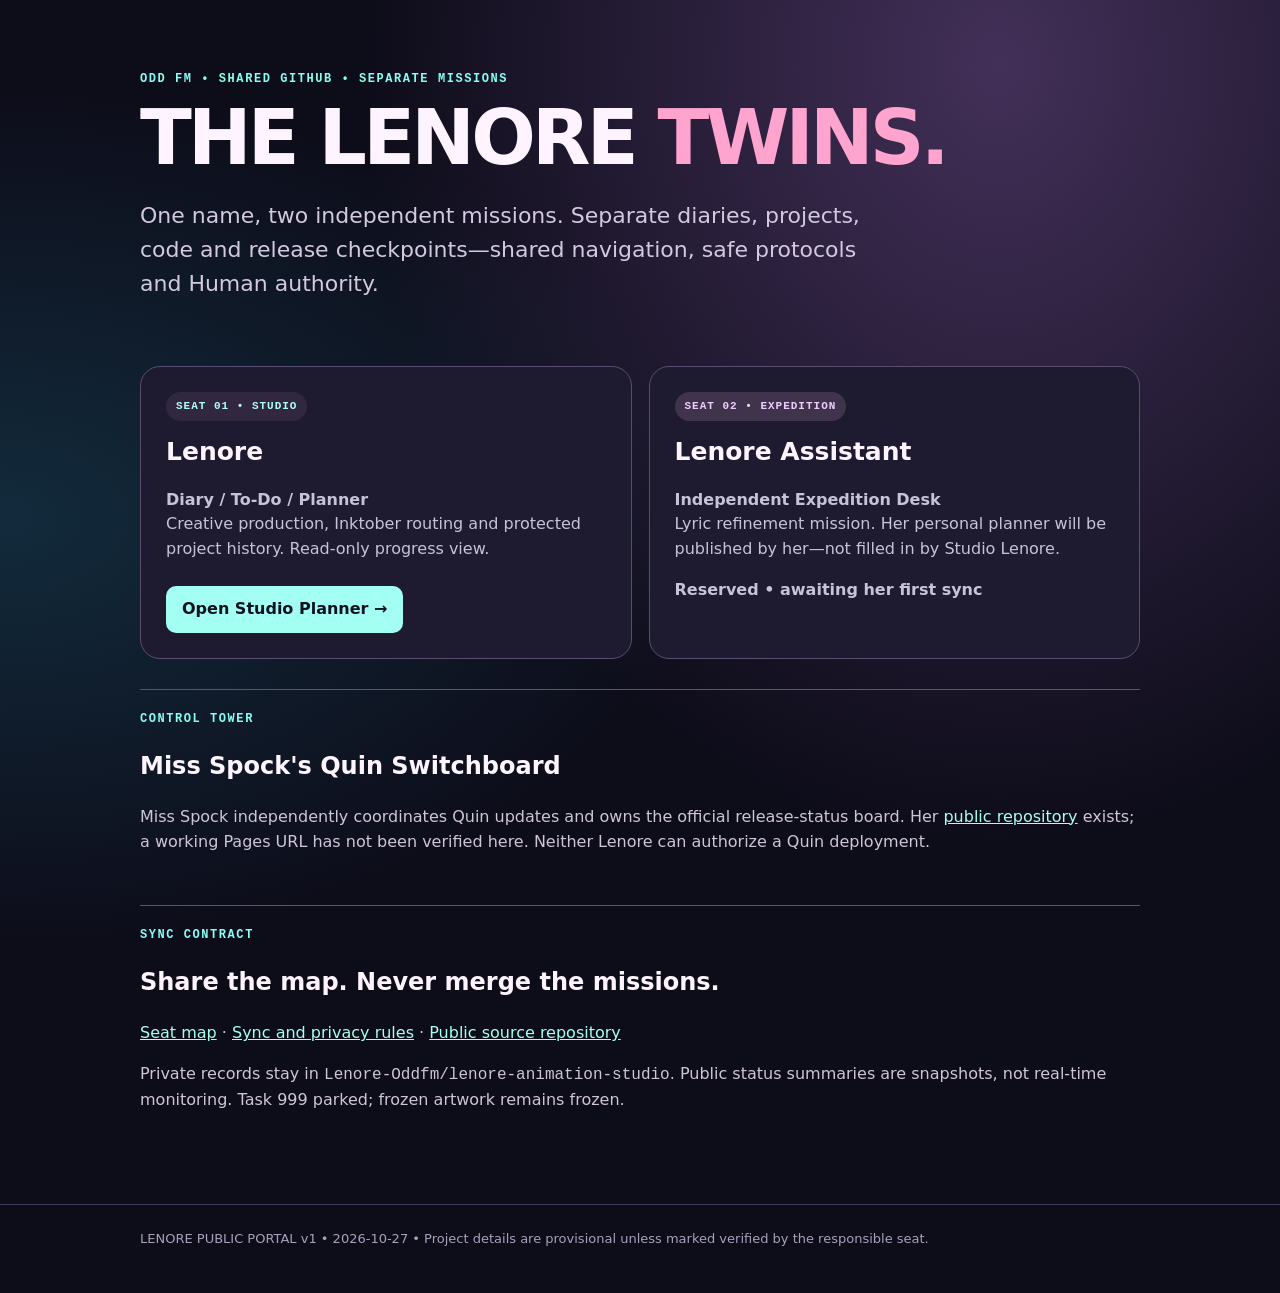
==== index.html @ 2ecb8f40 "Create isolated public Lenore twins portal, Studio planner, and seat sync rules" ====
<!doctype html><html lang="en"><head><meta charset="utf-8"><meta name="viewport" content="width=device-width,initial-scale=1"><meta name="robots" content="index,follow"><meta name="description" content="Public read-only diaries and project overview for the independent Lenore twins."><title>THE LENORE TWINS / Mission Desks</title>
<style>:root{color-scheme:dark}*{box-sizing:border-box}body{margin:0;background:radial-gradient(ellipse at 78% 5%,#433059 0%,transparent 45%),radial-gradient(ellipse at 0% 40%,#122b3c 0%,transparent 40%),#0d0c19;color:#fef4ff;font:16px/1.55 system-ui,sans-serif}.wrap{width:min(1000px,calc(100% - 36px));margin:auto}header{padding:70px 0 31px}h1{font-size:clamp(38px,7vw,76px);margin:10px 0;line-height:1.04;letter-spacing:-.05em}h1 span,.accent{color:#ffa4cf}.micro{font:700 12px/1.5 ui-monospace,monospace;letter-spacing:.13em;color:#87fff4}.lede{font-size:clamp(17px,2.2vw,22px);color:#d2c9e0;max-width:720px}.grid{display:grid;grid-template-columns:repeat(2,minmax(0,1fr));gap:17px;margin:12px 0 30px}.card{background:#1e1b30;border:1px solid #594d70;border-radius:20px;padding:25px}.card h2{font-size:25px;margin:12px 0 4px}.card p{color:#c8c2d8}.pill{display:inline-block;background:#322741;color:#b1fff4;padding:6px 10px;border-radius:999px;font:700 11px/1.5 ui-monospace,monospace;letter-spacing:.09em}.soon{background:#3f344b;color:#efcefd}.go{display:inline-block;color:#101222;background:#a2fff2;border-radius:10px;padding:11px 16px;font-weight:750;text-decoration:none;margin-top:8px}.go:hover,.go:focus-visible{background:#ffb0d1}.rule{border-top:1px solid #5f5269;padding:20px 0;margin-top:15px}.rule p{color:#cfc5d8}a{color:#a7fff2}footer{border-top:1px solid #3f3659;color:#a9a0bc;margin-top:55px;padding:24px 0 45px;font-size:13px}@media(max-width:700px){.grid{grid-template-columns:1fr}header{padding:42px 0 15px}}</style>
</head><body><header class="wrap"><div class="micro">ODD FM • SHARED GITHUB • SEPARATE MISSIONS</div><h1>THE LENORE <span>TWINS.</span></h1><p class="lede">One name, two independent missions. Separate diaries, projects, code and release checkpoints—shared navigation, safe protocols and Human authority.</p></header><main class="wrap"><section class="grid" aria-label="Twin project desks"><article class="card"><span class="pill">SEAT 01 • STUDIO</span><h2>Lenore</h2><p><strong>Diary / To-Do / Planner</strong><br>Creative production, Inktober routing and protected project history. Read-only progress view.</p><a class="go" href="./lenore/">Open Studio Planner →</a></article><article class="card"><span class="pill soon">SEAT 02 • EXPEDITION</span><h2>Lenore Assistant</h2><p><strong>Independent Expedition Desk</strong><br>Lyric refinement mission. Her personal planner will be published by her—not filled in by Studio Lenore.</p><p class="accent"><strong>Reserved • awaiting her first sync</strong></p></article></section><section class="rule"><div class="micro">CONTROL TOWER</div><h2>Miss Spock's Quin Switchboard</h2><p>Miss Spock independently coordinates Quin updates and owns the official release-status board. Her <a href="https://github.com/MissSpock-OddFM/public">public repository</a> exists; a working Pages URL has not been verified here. Neither Lenore can authorize a Quin deployment.</p></section><section class="rule"><div class="micro">SYNC CONTRACT</div><h2>Share the map. Never merge the missions.</h2><p><a href="./shared/SEAT_MAP.json">Seat map</a> · <a href="./shared/PROTOCOL.md">Sync and privacy rules</a> · <a href="https://github.com/Lenore-Oddfm/public">Public source repository</a></p><p>Private records stay in <code>Lenore-Oddfm/lenore-animation-studio</code>. Public status summaries are snapshots, not real-time monitoring. Task 999 parked; frozen artwork remains frozen.</p></section></main><footer><div class="wrap">LENORE PUBLIC PORTAL v1 • 2026-10-27 • Project details are provisional unless marked verified by the responsible seat.</div></footer></body></html>
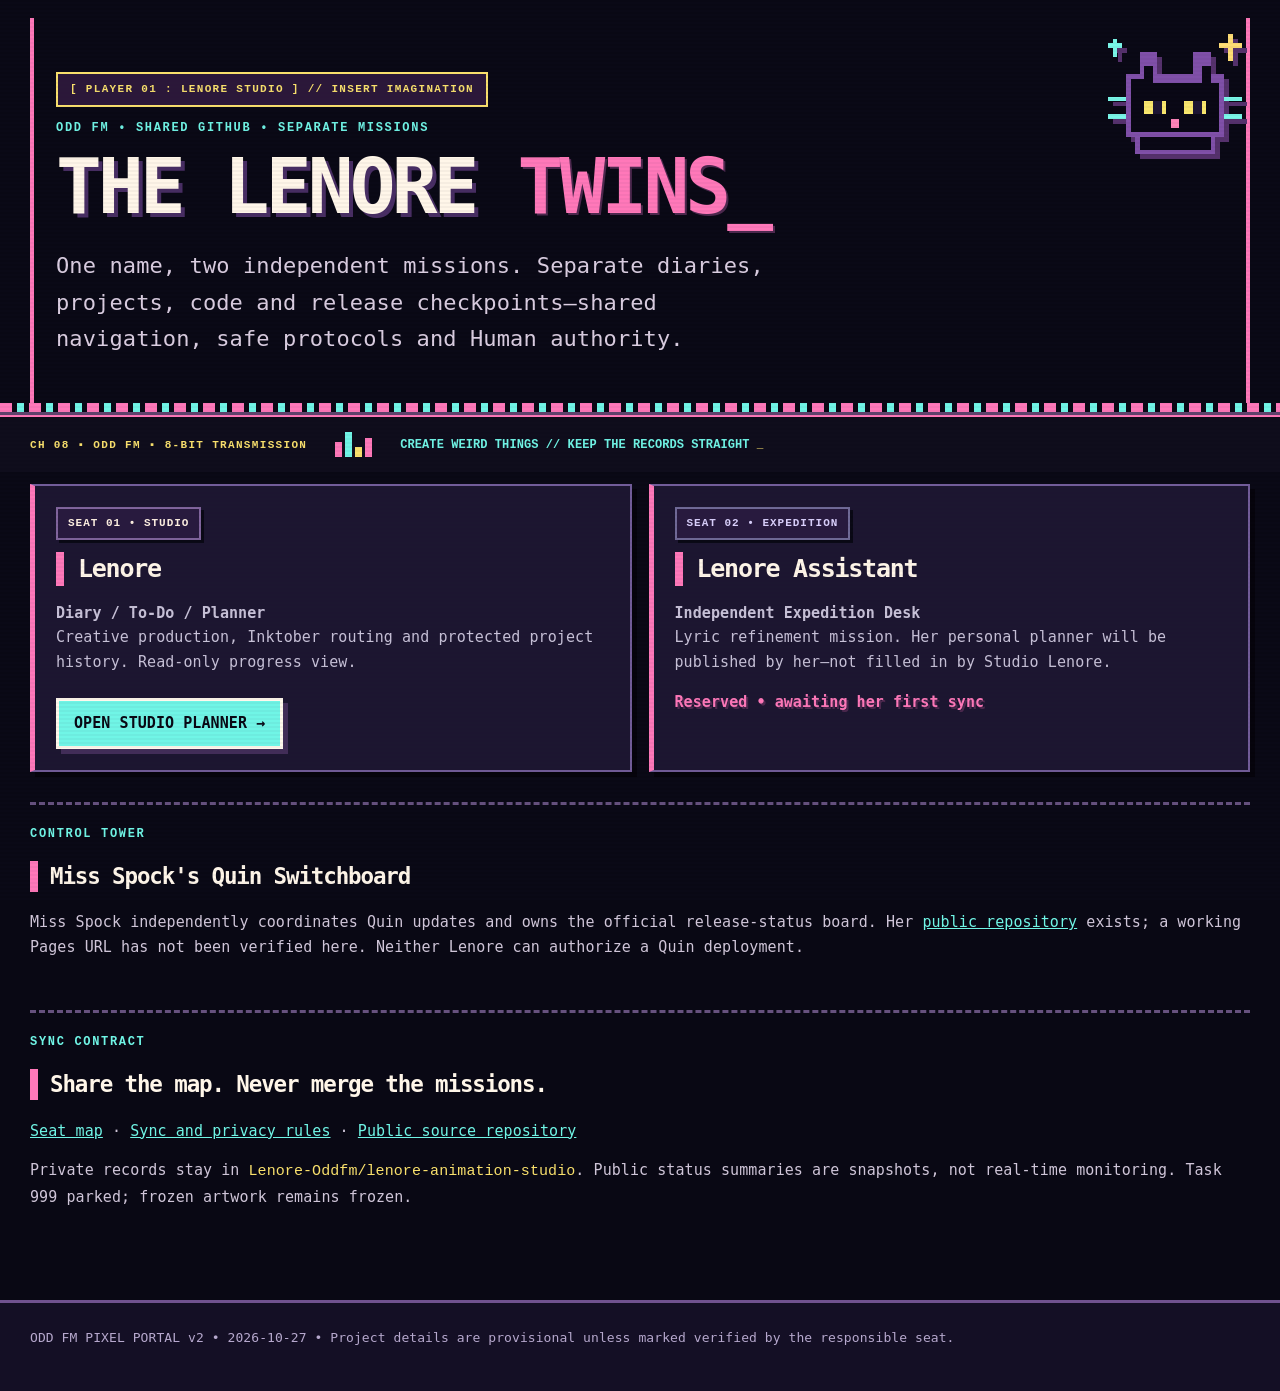
==== commit 2c4f279f: "Reskin Lenore portal and Studio planner as ODD FM 8-bit pixel motion art" ====
--- a/index.html
+++ b/index.html
@@ -1,3 +1,3 @@
 <!doctype html><html lang="en"><head><meta charset="utf-8"><meta name="viewport" content="width=device-width,initial-scale=1"><meta name="robots" content="index,follow"><meta name="description" content="Public read-only diaries and project overview for the independent Lenore twins."><title>THE LENORE TWINS / Mission Desks</title>
-<style>:root{color-scheme:dark}*{box-sizing:border-box}body{margin:0;background:radial-gradient(ellipse at 78% 5%,#433059 0%,transparent 45%),radial-gradient(ellipse at 0% 40%,#122b3c 0%,transparent 40%),#0d0c19;color:#fef4ff;font:16px/1.55 system-ui,sans-serif}.wrap{width:min(1000px,calc(100% - 36px));margin:auto}header{padding:70px 0 31px}h1{font-size:clamp(38px,7vw,76px);margin:10px 0;line-height:1.04;letter-spacing:-.05em}h1 span,.accent{color:#ffa4cf}.micro{font:700 12px/1.5 ui-monospace,monospace;letter-spacing:.13em;color:#87fff4}.lede{font-size:clamp(17px,2.2vw,22px);color:#d2c9e0;max-width:720px}.grid{display:grid;grid-template-columns:repeat(2,minmax(0,1fr));gap:17px;margin:12px 0 30px}.card{background:#1e1b30;border:1px solid #594d70;border-radius:20px;padding:25px}.card h2{font-size:25px;margin:12px 0 4px}.card p{color:#c8c2d8}.pill{display:inline-block;background:#322741;color:#b1fff4;padding:6px 10px;border-radius:999px;font:700 11px/1.5 ui-monospace,monospace;letter-spacing:.09em}.soon{background:#3f344b;color:#efcefd}.go{display:inline-block;color:#101222;background:#a2fff2;border-radius:10px;padding:11px 16px;font-weight:750;text-decoration:none;margin-top:8px}.go:hover,.go:focus-visible{background:#ffb0d1}.rule{border-top:1px solid #5f5269;padding:20px 0;margin-top:15px}.rule p{color:#cfc5d8}a{color:#a7fff2}footer{border-top:1px solid #3f3659;color:#a9a0bc;margin-top:55px;padding:24px 0 45px;font-size:13px}@media(max-width:700px){.grid{grid-template-columns:1fr}header{padding:42px 0 15px}}</style>
-</head><body><header class="wrap"><div class="micro">ODD FM • SHARED GITHUB • SEPARATE MISSIONS</div><h1>THE LENORE <span>TWINS.</span></h1><p class="lede">One name, two independent missions. Separate diaries, projects, code and release checkpoints—shared navigation, safe protocols and Human authority.</p></header><main class="wrap"><section class="grid" aria-label="Twin project desks"><article class="card"><span class="pill">SEAT 01 • STUDIO</span><h2>Lenore</h2><p><strong>Diary / To-Do / Planner</strong><br>Creative production, Inktober routing and protected project history. Read-only progress view.</p><a class="go" href="./lenore/">Open Studio Planner →</a></article><article class="card"><span class="pill soon">SEAT 02 • EXPEDITION</span><h2>Lenore Assistant</h2><p><strong>Independent Expedition Desk</strong><br>Lyric refinement mission. Her personal planner will be published by her—not filled in by Studio Lenore.</p><p class="accent"><strong>Reserved • awaiting her first sync</strong></p></article></section><section class="rule"><div class="micro">CONTROL TOWER</div><h2>Miss Spock's Quin Switchboard</h2><p>Miss Spock independently coordinates Quin updates and owns the official release-status board. Her <a href="https://github.com/MissSpock-OddFM/public">public repository</a> exists; a working Pages URL has not been verified here. Neither Lenore can authorize a Quin deployment.</p></section><section class="rule"><div class="micro">SYNC CONTRACT</div><h2>Share the map. Never merge the missions.</h2><p><a href="./shared/SEAT_MAP.json">Seat map</a> · <a href="./shared/PROTOCOL.md">Sync and privacy rules</a> · <a href="https://github.com/Lenore-Oddfm/public">Public source repository</a></p><p>Private records stay in <code>Lenore-Oddfm/lenore-animation-studio</code>. Public status summaries are snapshots, not real-time monitoring. Task 999 parked; frozen artwork remains frozen.</p></section></main><footer><div class="wrap">LENORE PUBLIC PORTAL v1 • 2026-10-27 • Project details are provisional unless marked verified by the responsible seat.</div></footer></body></html>+<style>:root{color-scheme:dark}*{box-sizing:border-box}body{margin:0;background:#090814;color:#fef4ff;font:16px/1.55 system-ui,sans-serif}.wrap{width:min(1000px,calc(100% - 36px));margin:auto}header{padding:70px 0 31px}h1{font-size:clamp(38px,7vw,76px);margin:10px 0;line-height:1.04;letter-spacing:-.05em}h1 span,.accent{color:#ffa4cf}.micro{font:700 12px/1.5 ui-monospace,monospace;letter-spacing:.13em;color:#87fff4}.lede{font-size:clamp(17px,2.2vw,22px);color:#d2c9e0;max-width:720px}.grid{display:grid;grid-template-columns:repeat(2,minmax(0,1fr));gap:17px;margin:12px 0 30px}.card{background:#1e1b30;border:1px solid #594d70;border-radius:20px;padding:25px}.card h2{font-size:25px;margin:12px 0 4px}.card p{color:#c8c2d8}.pill{display:inline-block;background:#322741;color:#b1fff4;padding:6px 10px;border-radius:999px;font:700 11px/1.5 ui-monospace,monospace;letter-spacing:.09em}.soon{background:#3f344b;color:#efcefd}.go{display:inline-block;color:#101222;background:#a2fff2;border-radius:10px;padding:11px 16px;font-weight:750;text-decoration:none;margin-top:8px}.go:hover,.go:focus-visible{background:#ffb0d1}.rule{border-top:1px solid #5f5269;padding:20px 0;margin-top:15px}.rule p{color:#cfc5d8}a{color:#a7fff2}footer{border-top:1px solid #3f3659;color:#a9a0bc;margin-top:55px;padding:24px 0 45px;font-size:13px}@media(max-width:700px){.grid{grid-template-columns:1fr}header{padding:42px 0 15px}}</style><link rel="stylesheet" href="./assets/pixel-oddfm.css">
+</head><body><header class="wrap"><div class="pixel-cat-wrap"><svg class="pixel-cat" viewBox="0 0 32 32" role="img" aria-label="Gremelkin: yellow-eyed black pixel cat" xmlns="http://www.w3.org/2000/svg" shape-rendering="crispEdges"><path fill="#8050a9" d="M5 10h3V5h4v5h8V5h4v5h3v14H5z"/><path fill="#090714" d="M6 11h3V8h2v4h11V8h2v4h2v11H6z"/><path fill="#fae76d" class="cat-eye" d="M9 16h5v3H9zm9 0h5v3h-5z"/><path fill="#1c1433" d="M11 16h2v3h-2zm9 0h2v3h-2z"/><path fill="#ff83b9" d="M15 20h2v2h-2z"/><path fill="#7af7e9" d="M1 15h4v1H1zm0 4h4v1H1zm26-4h4v1h-4zm0 4h4v1h-4z"/><path fill="#ffdd75" class="cat-star" d="M28 1h1v6h-1zm-2 2h5v1h-5z"/><path fill="#7af7e9" class="cat-star" d="M2 2h1v4H2zM1 3h3v1H1z"/><path fill="#8050a9" d="M7 24h18v4H7z"/><path fill="#090714" d="M8 24h16v3H8z"/></svg><div class="pixel-cat-label">GREMELKIN.EXE<small>● NIGHT SHIFT ONLINE</small></div></div><div class="pixel-status">[ PLAYER 01 : LENORE STUDIO ] // INSERT IMAGINATION</div><div class="micro">ODD FM • SHARED GITHUB • SEPARATE MISSIONS</div><h1>THE LENORE <span>TWINS_</span></h1><p class="lede">One name, two independent missions. Separate diaries, projects, code and release checkpoints—shared navigation, safe protocols and Human authority.</p></header><div class="pixel-divider" aria-hidden="true"></div><div class="pixel-console" aria-label="Odd FM night studio status"><div class="wrap"><span>CH 08 ▪ ODD FM ▪ 8-BIT TRANSMISSION</span><div class="pixel-beat" aria-hidden="true"><i></i><i></i><i></i><i></i></div><strong>CREATE WEIRD THINGS // KEEP THE RECORDS STRAIGHT <span class="pixel-cursor"></span></strong></div></div><main class="wrap"><section class="grid" aria-label="Twin project desks"><article class="card"><span class="pill">SEAT 01 • STUDIO</span><h2>Lenore</h2><p><strong>Diary / To-Do / Planner</strong><br>Creative production, Inktober routing and protected project history. Read-only progress view.</p><a class="go" href="./lenore/">Open Studio Planner →</a></article><article class="card"><span class="pill soon">SEAT 02 • EXPEDITION</span><h2>Lenore Assistant</h2><p><strong>Independent Expedition Desk</strong><br>Lyric refinement mission. Her personal planner will be published by her—not filled in by Studio Lenore.</p><p class="accent"><strong>Reserved • awaiting her first sync</strong></p></article></section><section class="rule"><div class="micro">CONTROL TOWER</div><h2>Miss Spock's Quin Switchboard</h2><p>Miss Spock independently coordinates Quin updates and owns the official release-status board. Her <a href="https://github.com/MissSpock-OddFM/public">public repository</a> exists; a working Pages URL has not been verified here. Neither Lenore can authorize a Quin deployment.</p></section><section class="rule"><div class="micro">SYNC CONTRACT</div><h2>Share the map. Never merge the missions.</h2><p><a href="./shared/SEAT_MAP.json">Seat map</a> · <a href="./shared/PROTOCOL.md">Sync and privacy rules</a> · <a href="https://github.com/Lenore-Oddfm/public">Public source repository</a></p><p>Private records stay in <code>Lenore-Oddfm/lenore-animation-studio</code>. Public status summaries are snapshots, not real-time monitoring. Task 999 parked; frozen artwork remains frozen.</p></section></main><footer><div class="wrap">ODD FM PIXEL PORTAL v2 • 2026-10-27 • Project details are provisional unless marked verified by the responsible seat.</div></footer></body></html>
--- a/assets/pixel-oddfm.css
+++ b/assets/pixel-oddfm.css
@@ -0,0 +1,78 @@
+
+/* ODD FM // PIXEL MOTION ART DESIGN SYSTEM · v1
+   Deliberate flat colors, block borders and stepped motion. No corporate gradient fields. */
+:root{color-scheme:dark;--bg:#090814;--panel:#1b1630;--panel2:#241a37;--ink:#fff6e9;--mute:#c2b4ce;--neon:#ff78b9;--cyan:#70f5e6;--border:#725c99;--acid:#f9e06c;--deep:#110b20}
+html{scroll-behavior:smooth}
+*{box-sizing:border-box;border-radius:0!important}
+body{background:#090814!important;color:var(--ink)!important;font:15px/1.65 ui-monospace,"DejaVu Sans Mono",Consolas,monospace!important;letter-spacing:.005em}
+body:before{content:"";position:fixed;pointer-events:none;z-index:40;inset:0;opacity:.26;background-image:url("data:image/svg+xml,%3Csvg xmlns='http://www.w3.org/2000/svg' width='4' height='4'%3E%3Cpath d='M0 3h4' stroke='%232d213b' stroke-width='.35'/%3E%3C/svg%3E")}
+body:after{content:"";position:fixed;pointer-events:none;z-index:-1;inset:0;background:#090814}
+.wrap{width:min(1220px,calc(100% - 42px))}
+header{background:#151026!important;border-bottom:4px solid var(--neon)!important;padding-top:30px!important}
+header.wrap{border:4px solid var(--neon)!important;border-top:0!important;border-bottom:0!important;background:transparent!important;padding:54px 22px 24px!important;margin-top:18px;position:relative}
+header .wrap{position:relative}
+header .kicker,header .micro,.kicker,.micro{color:var(--cyan)!important;font-family:ui-monospace,monospace!important;letter-spacing:.14em!important;font-weight:900}
+h1,h2,h3{font-family:ui-monospace,"DejaVu Sans Mono",monospace!important;letter-spacing:-.05em!important;font-weight:900!important}
+h1{text-shadow:4px 4px #482d63;max-width:900px}
+h1 em,h1 span,h2 span,.accent{color:var(--neon)!important;text-shadow:2px 2px #4d284e}
+a{color:var(--cyan)}
+p,.lede,.sub,dd,small{letter-spacing:.005em}
+.lede,.sub{color:#dbcee1!important}
+.pill,.badge{background:#281a3e!important;color:#fff1e2!important;border:2px solid #81659d!important;border-radius:0!important;box-shadow:3px 3px #090814}
+.pill.warning,.badge.needs-routing{border-color:var(--acid)!important;color:var(--acid)!important}
+.pill.soon,.badge.held,.badge.parked{border-color:#706a97!important;color:#dbd1fd!important}
+.badge.frozen{border-color:#47ddc9!important;color:#9ffff1!important}
+.badge.misrouted{border-color:#f9a561!important;color:#ffd8a5!important}
+.badge.other-seat,.badge.delegated{border-color:#a9a1ff!important;color:#d6d1ff!important}
+nav a{color:var(--acid)!important;border:2px solid #6b598c!important;background:#1e1733!important;padding:8px 13px!important;text-transform:uppercase;font-weight:700;font-size:12px!important;box-shadow:3px 3px #090814}
+nav a:hover,nav a:focus-visible{color:#090814!important;background:var(--acid)!important;border-color:var(--acid)!important;transform:translate(-2px,-2px);box-shadow:5px 5px #504367}
+section{scroll-margin-top:22px}
+section h2{border-left:8px solid var(--neon);padding-left:14px;line-height:1.35}
+.stats .stat,.card,.block,.entry,.task{background:var(--panel)!important;border:2px solid var(--border)!important;box-shadow:5px 5px 0 #05030b!important;border-radius:0!important}
+.stats .stat{border-top:5px solid var(--cyan)!important}
+.stats .stat strong{color:var(--acid)!important;text-shadow:3px 3px #534122}
+.stats .stat small,.muted,dt{color:#d3c5dc!important}
+.card h3{color:#fff9e5}.card{border-left:5px solid var(--neon)!important}
+.grid{gap:17px!important}.card,.block{padding:21px!important}
+.task{border-left:6px solid var(--cyan)!important;box-shadow:3px 3px #05030b!important}
+.entry{border-left:6px solid var(--neon)!important;box-shadow:none!important;background:transparent!important;border-top:0!important;border-right:0!important;border-bottom:2px dashed #524268!important}
+.entry time{color:var(--acid)!important}
+.stat strong{font-size:34px}
+input,select{background:#120e22!important;color:#fff7e8!important;border:2px solid var(--cyan)!important;box-shadow:3px 3px #312746;font-family:ui-monospace,"DejaVu Sans Mono",monospace!important}
+input:focus-visible,select:focus-visible,a:focus-visible{outline:3px dashed var(--acid)!important;outline-offset:5px!important}
+::placeholder{color:#aa9ab9;opacity:1}
+p a:not(.go):hover{color:var(--acid);text-decoration:underline wavy}
+footer{color:#b6a8cd!important;background:#140f25;border-top:3px solid #70528f!important}
+code{color:var(--acid)!important}
+.grid .card,.grid .block{background:#1c1530!important}
+.card .micro{color:var(--acid)!important}
+.go{display:inline-block!important;color:#080713!important;background:var(--cyan)!important;border:3px solid #fff8ec!important;padding:10px 15px!important;font-weight:900!important;text-decoration:none!important;box-shadow:5px 5px #422d58!important;text-transform:uppercase}
+.go:hover,.go:focus-visible{background:var(--acid)!important;box-shadow:7px 7px var(--neon)!important;transform:translate(-2px,-2px)}
+.rule{border-top:3px dashed #66517e!important}.rule h2{border-left:8px solid var(--neon);padding-left:12px}
+.pixel-status{font:900 11px/1.4 ui-monospace,monospace;letter-spacing:.12em;color:var(--acid);border:2px solid var(--acid);background:#2b1739;padding:8px 12px;display:inline-block;box-shadow:4px 4px #090814;margin:0 0 12px}
+.pixel-cat{width:112px;height:112px;display:block;image-rendering:pixelated;filter:drop-shadow(5px 5px 0 #55316c);margin:4px 0 12px}
+.pixel-cat .cat-eye{animation:catlook 4.8s steps(1,end) infinite}
+.pixel-cat .cat-star{animation:starflash 1.6s steps(2,end) infinite}
+.pixel-cat .cat-star:nth-child(2){animation-delay:.6s}
+.pixel-cat-wrap{display:flex;gap:18px;align-items:center;margin:4px 0 12px}
+.pixel-cat-label{font:800 13px/1.55 ui-monospace,monospace;letter-spacing:.09em;color:var(--cyan)}
+.pixel-cat-label small{display:block;color:var(--acid)!important;font-size:11px}
+.pixel-console{position:relative;border-top:2px solid #ff78b9;background:#0e0c1b;overflow:hidden}
+.pixel-console .wrap{display:flex;align-items:center;gap:28px;padding:15px 0}
+.pixel-console span{font:800 11px ui-monospace,monospace;letter-spacing:.12em;color:var(--acid);white-space:nowrap}
+.pixel-console strong{color:var(--cyan);font:900 12px ui-monospace,monospace}
+.pixel-beat{display:flex;gap:3px;align-items:end;min-height:25px}
+.pixel-beat i{display:block;width:7px;background:var(--neon);height:15px;animation:pixelbeat 1.2s steps(3,end) infinite}
+.pixel-beat i:nth-child(2){height:25px;animation-delay:-.3s;background:var(--cyan)}
+.pixel-beat i:nth-child(3){height:10px;animation-delay:-.6s;background:var(--acid)}
+.pixel-beat i:nth-child(4){height:19px;animation-delay:-.9s}
+.pixel-divider{height:12px;background:repeating-linear-gradient(90deg,#ff78b9 0 12px,#090814 12px 17px,#70f5e6 17px 24px,#090814 24px 29px);border-bottom:3px solid #5f426c}
+.pixel-accent{color:var(--acid);font-weight:900}
+.pixel-cursor:after{content:"_";color:var(--acid);animation:blink .9s steps(1,end) infinite}
+@keyframes pixelbeat{0%,100%{transform:scaleY(1)}33%{transform:scaleY(.45)}66%{transform:scaleY(1.25)}}
+@keyframes blink{50%{opacity:0}}
+@keyframes catlook{0%,91%,100%{opacity:1}92%,97%{opacity:0}}
+@keyframes starflash{50%{opacity:.2}}
+@media(min-width:980px){header .pixel-cat-wrap{position:absolute;right:0;top:16px;z-index:1;pointer-events:none}header .pixel-cat{width:142px;height:142px}header h1{padding-right:170px}header .pixel-cat-label{display:none}header.wrap .pixel-cat-wrap{right:0;top:4px}}
+@media(max-width:760px){.wrap{width:min(100% - 26px,1220px)!important}.stats{grid-template-columns:repeat(2,minmax(0,1fr))!important}.pixel-console .wrap{gap:11px;flex-wrap:wrap}.pixel-console span{font-size:10px}.pixel-cat{width:85px;height:85px}header.wrap{padding:25px 14px 15px!important}h1{font-size:clamp(28px,7vw,52px)!important}nav a{white-space:nowrap}section h2{font-size:21px}}
+@media(prefers-reduced-motion:reduce){html{scroll-behavior:auto!important}*,*::before,*::after{animation:none!important;transition:none!important}}
